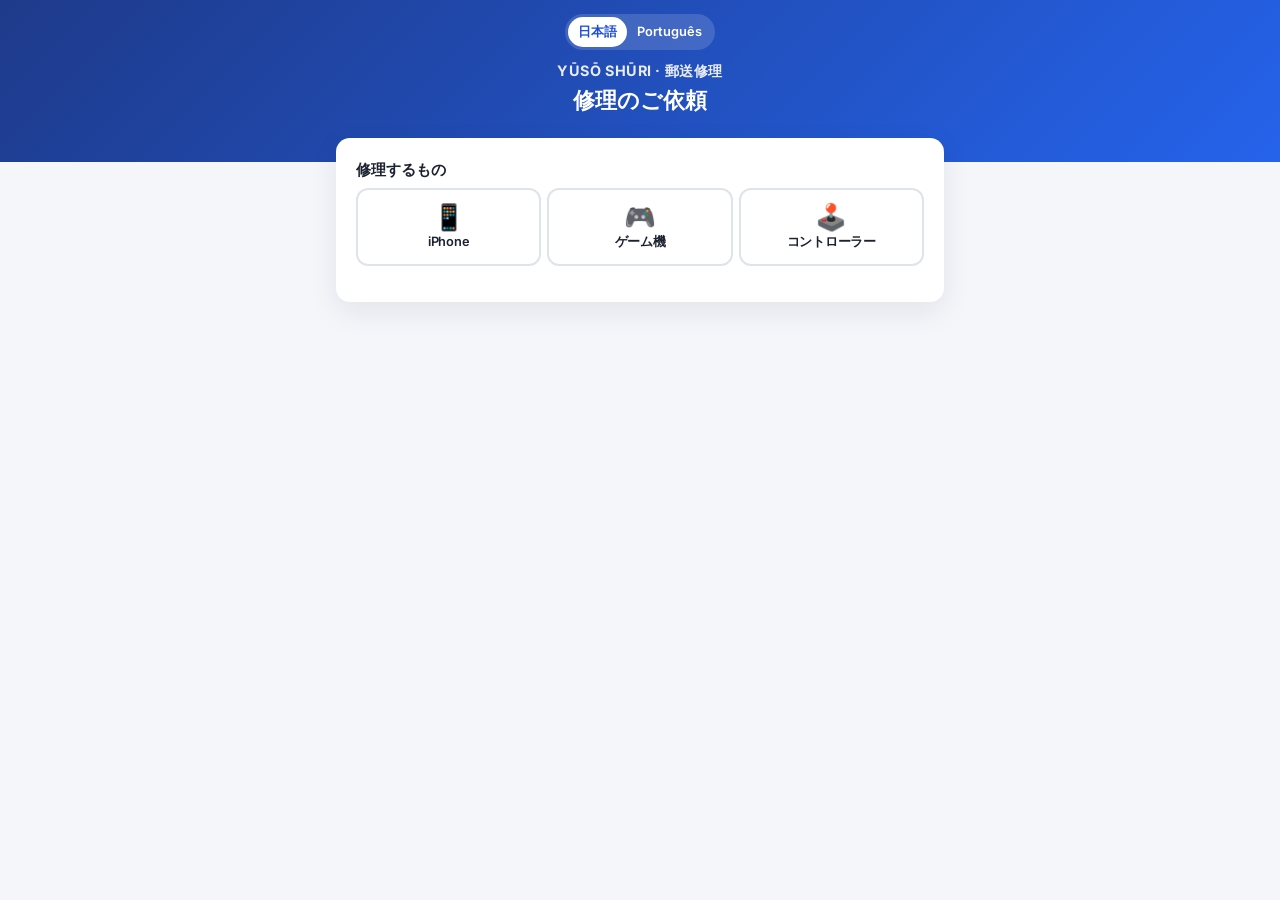
==== index.html @ 0e749651 "Simplifica o formulário: um só para tudo e um idioma por vez - iPhone, console e controle no mesmo f" ====
<!DOCTYPE html>
<html lang="ja" data-lang="ja">
<head>
  <meta charset="UTF-8">
  <meta name="viewport" content="width=device-width, initial-scale=1.0">
  <title>修理依頼 | Yūsō Shūri</title>
  <meta name="description" content="iPhone・ゲーム機の郵送修理 — Reparo de iPhone e consoles por correio.">
  <meta name="theme-color" content="#1e3a8a">
  <link rel="preconnect" href="https://fonts.googleapis.com">
  <link href="https://fonts.googleapis.com/css2?family=Inter:wght@400;600;700&display=swap" rel="stylesheet">
  <link rel="stylesheet" href="assets/style.css">
  <script>
    // Idioma: escolha salva > idioma do celular (português -> pt, resto -> japonês)
    (function () {
      let l = null;
      try { l = localStorage.getItem("yuso-shuri-lang"); } catch (_) {}
      if (!l) l = /^pt/i.test(navigator.language || "") ? "pt" : "ja";
      document.documentElement.dataset.lang = l;
      document.documentElement.lang = l;
    })();
  </script>
</head>
<body>

<header class="top slim">
  <div class="lang-toggle" role="group" aria-label="Idioma / 言語">
    <button type="button" data-set-lang="ja">日本語</button>
    <button type="button" data-set-lang="pt">Português</button>
  </div>
  <div class="brand">YŪSŌ SHŪRI · 郵送修理</div>
  <h1><span lang="ja">修理のご依頼</span><span lang="pt">Pedir reparo</span></h1>
</header>

<main class="wrap">
  <form id="repairForm" class="card lift" novalidate>
    <input type="text" name="_honey" style="display:none" tabindex="-1" autocomplete="off">

    <!-- Aparelho -->
    <div class="field">
      <span class="label"><span lang="ja">修理するもの</span><span lang="pt">O que vai consertar?</span></span>
      <div class="seg" id="tipo">
        <button type="button" data-tipo="iphone"><span class="ico">📱</span>iPhone</button>
        <button type="button" data-tipo="console"><span class="ico">🎮</span><span lang="ja">ゲーム機</span><span lang="pt">Console</span></button>
        <button type="button" data-tipo="controle"><span class="ico">🕹️</span><span lang="ja">コントローラー</span><span lang="pt">Controle</span></button>
      </div>
      <div class="msg err hidden" id="tipo-msg"><span lang="ja">選んでください</span><span lang="pt">Escolha uma opção</span></div>
    </div>

    <div id="detalhes" class="hidden">
      <div class="field">
        <label for="model"><span lang="ja">機種</span><span lang="pt">Modelo</span></label>
        <select id="model" required></select>
      </div>

      <div class="field hidden" id="other-model-wrap">
        <input type="text" id="other-model" data-ph-ja="機種名を入力" data-ph-pt="Digite o modelo">
      </div>

      <div class="field">
        <span class="label"><span lang="ja">修理内容</span><span lang="pt">Serviço</span></span>
        <div class="chips" id="services"></div>
        <div class="msg err hidden" id="services-msg"><span lang="ja">1つ以上選んでください</span><span lang="pt">Escolha pelo menos um</span></div>
      </div>

      <div class="box box-info hidden" id="estimate" style="margin-bottom:16px">
        <div class="estimate">
          <span><span lang="ja">目安料金</span><span lang="pt">Estimativa</span></span>
          <strong id="estimate-value"></strong>
        </div>
      </div>

      <div class="field">
        <label for="problem"><span lang="ja">症状</span><span lang="pt">O que aconteceu?</span> <span class="hint">(<span lang="ja">任意</span><span lang="pt">opcional</span>)</span></label>
        <textarea id="problem" rows="3" data-ph-ja="例: 落としてから画面がつかない" data-ph-pt="Ex.: Caiu e a tela não acende"></textarea>
      </div>

      <div class="divider"></div>

      <div class="field">
        <label for="name"><span lang="ja">お名前</span><span lang="pt">Nome</span></label>
        <input type="text" id="name" autocomplete="name" required>
      </div>

      <div class="row stack-sm">
        <div class="field">
          <label for="phone"><span lang="ja">電話番号</span><span lang="pt">Telefone</span></label>
          <input type="tel" id="phone" inputmode="numeric" autocomplete="tel" maxlength="11" placeholder="09012345678" data-digits required>
        </div>
        <div class="field">
          <label for="email"><span lang="ja">メール</span><span lang="pt">E-mail</span></label>
          <input type="email" id="email" inputmode="email" autocomplete="email" required>
          <div class="hint" id="email-suggest"></div>
        </div>
      </div>

      <div class="field">
        <label for="zip"><span lang="ja">返送先の郵便番号</span><span lang="pt">CEP para devolução (〒)</span></label>
        <input type="tel" id="zip" inputmode="numeric" maxlength="8" autocomplete="postal-code" placeholder="4450000" required>
        <div class="msg" id="zip-msg"></div>
      </div>

      <div class="field">
        <label for="address"><span lang="ja">住所（番地・部屋番号まで）</span><span lang="pt">Endereço (com número e apto)</span></label>
        <input type="text" id="address" autocomplete="street-address" required>
      </div>

      <div class="msg err hidden" id="form-msg"></div>
      <div class="box box-warn hidden" id="fallback" style="margin-bottom:12px">
        <span lang="ja">メールでも送れます:</span><span lang="pt">Você também pode mandar por e-mail:</span>
        <a class="btn btn-gray" id="fallback-link" href="#" style="display:block;margin-top:8px">✉️ <span lang="ja">メールで送る</span><span lang="pt">Enviar por e-mail</span></a>
      </div>

      <button type="submit" class="btn btn-primary" id="submit-btn"><span lang="ja">依頼する</span><span lang="pt">Enviar pedido</span></button>
      <p class="fine">
        <span lang="ja">24時間以内にメールで発送方法をご案内します。<a href="guia.html">送り方・FAQ</a></span>
        <span lang="pt">Respondemos em até 24 h com as instruções de envio. <a href="guia.html">Como enviar · FAQ</a></span>
      </p>
    </div>
  </form>
</main>

<script src="assets/config.js"></script>
<script src="assets/form.js"></script>
</body>
</html>
---- assets/style.css ----
/* Yūsō Shūri — estilos compartilhados */
:root {
  --bg: #f4f6fa;
  --card: #ffffff;
  --text: #1c2230;
  --muted: #5d6677;
  --line: #dfe3ea;
  --brand: #2563eb;
  --brand-dark: #1d4ed8;
  --brand-soft: #eaf1ff;
  --ok: #15803d;
  --ok-soft: #e8f7ee;
  --warn: #b45309;
  --warn-soft: #fff6e6;
  --err: #dc2626;
  --radius: 14px;
}

* { box-sizing: border-box; }

body {
  margin: 0;
  font-family: "Inter", "Hiragino Sans", "Noto Sans JP", system-ui, sans-serif;
  background: var(--bg);
  color: var(--text);
  line-height: 1.55;
  -webkit-text-size-adjust: 100%;
}

a { color: var(--brand); }

.wrap { max-width: 640px; margin: 0 auto; padding: 16px; }

/* Topo */
.top {
  background: linear-gradient(135deg, #1e3a8a, #2563eb);
  color: #fff;
  padding: 28px 16px 56px;
  text-align: center;
}
.top .brand { font-weight: 700; letter-spacing: .04em; opacity: .9; font-size: .9rem; }
.top h1 { margin: 6px 0 6px; font-size: 1.6rem; line-height: 1.3; }
.top p { margin: 0; opacity: .9; font-size: .95rem; }

.nav { display: flex; gap: 8px; justify-content: center; flex-wrap: wrap; margin-top: 14px; }
.nav a {
  color: #fff; text-decoration: none; font-size: .85rem;
  border: 1px solid rgba(255,255,255,.45); border-radius: 999px; padding: 4px 12px;
}
.nav a:hover { background: rgba(255,255,255,.15); }

.card {
  background: var(--card);
  border-radius: var(--radius);
  box-shadow: 0 10px 30px rgba(20, 30, 60, .08);
  padding: 20px;
  margin-bottom: 16px;
}
.lift { margin-top: -40px; }

/* Passos */
.steps { display: grid; grid-template-columns: repeat(4, 1fr); gap: 6px; text-align: center; }
.steps div { font-size: .75rem; color: var(--muted); }
.steps b {
  display: flex; align-items: center; justify-content: center;
  width: 30px; height: 30px; margin: 0 auto 4px;
  border-radius: 50%; background: var(--brand-soft); color: var(--brand); font-size: .9rem;
}

h2 {
  font-size: 1.1rem; margin: 0 0 14px; padding-bottom: 8px;
  border-bottom: 1px solid var(--line); color: var(--brand-dark);
}
h2 small { color: var(--muted); font-weight: 600; }

/* Campos */
.field { margin-bottom: 16px; }
.field > label, .label { display: block; font-weight: 600; margin-bottom: 6px; font-size: .95rem; }
.req { color: var(--err); }
.hint { color: var(--muted); font-size: .82rem; margin-top: 4px; }

input[type=text], input[type=tel], input[type=email], select, textarea {
  width: 100%;
  font: inherit;
  font-size: 16px; /* evita zoom automático no iPhone */
  padding: 12px;
  border: 1px solid var(--line);
  border-radius: 10px;
  background: #fff;
  color: var(--text);
  transition: border-color .15s, box-shadow .15s;
}
textarea { resize: vertical; }
input:focus, select:focus, textarea:focus {
  outline: none; border-color: var(--brand); box-shadow: 0 0 0 3px rgba(37, 99, 235, .2);
}
select:disabled { background: #f1f3f6; color: var(--muted); }
input[type=file] { width: 100%; font-size: .9rem; }

.row { display: flex; gap: 8px; }
.row > * { flex: 1; }
.row .shrink { flex: 0 0 auto; }

.btn {
  display: inline-block; border: 0; cursor: pointer; font: inherit; font-weight: 700;
  border-radius: 12px; padding: 12px 18px; text-decoration: none; text-align: center;
  transition: background .15s, transform .05s;
}
.btn:active { transform: translateY(1px); }
.btn-primary { background: var(--brand); color: #fff; width: 100%; font-size: 1.05rem; padding: 15px; }
.btn-primary:hover { background: var(--brand-dark); }
.btn-primary:disabled { background: #93a8d6; cursor: wait; }
.btn-ghost { background: var(--brand-soft); color: var(--brand-dark); white-space: nowrap; }
.btn-ghost:hover { background: #dbe7ff; }
.btn-gray { background: #e7eaf0; color: var(--text); }

/* Checkbox em chips */
.chips { display: flex; flex-wrap: wrap; gap: 8px; }
.chips label {
  display: inline-flex; align-items: center; gap: 6px;
  border: 1px solid var(--line); border-radius: 999px; padding: 7px 12px;
  font-size: .88rem; cursor: pointer; background: #fff; user-select: none;
}
.chips input { accent-color: var(--brand); }
.chips label:has(input:checked) { border-color: var(--brand); background: var(--brand-soft); color: var(--brand-dark); }

.check { display: flex; gap: 10px; align-items: flex-start; margin-bottom: 10px; font-size: .92rem; cursor: pointer; }
.check input { margin-top: 4px; width: 18px; height: 18px; accent-color: var(--brand); flex: 0 0 auto; }

/* Caixas */
.box { border-radius: 10px; padding: 12px 14px; font-size: .9rem; }
.box-info { background: var(--brand-soft); color: #1e3a8a; }
.box-ok { background: var(--ok-soft); color: var(--ok); }
.box-warn { background: var(--warn-soft); color: var(--warn); }
.hidden { display: none !important; }

.msg { font-size: .85rem; margin-top: 6px; }
.msg.err { color: var(--err); }
.msg.ok { color: var(--ok); }

/* Estimativa */
.estimate { display: flex; justify-content: space-between; align-items: center; gap: 12px; }
.estimate strong { font-size: 1.3rem; text-align: right; }
.estimate strong.as-text { font-size: 1rem; }

/* Tabela de preços */
table { width: 100%; border-collapse: collapse; font-size: .88rem; }
th, td { padding: 8px 6px; border-bottom: 1px solid var(--line); text-align: left; }
th { color: var(--muted); font-weight: 600; }
td.num { text-align: right; white-space: nowrap; }
.table-scroll { overflow-x: auto; }

/* FAQ */
details { border-bottom: 1px solid var(--line); padding: 12px 0; }
details summary { cursor: pointer; font-weight: 600; list-style-position: outside; }
details p, details ul { margin: 8px 0 0; color: var(--muted); font-size: .92rem; }

ol.guide { padding-left: 20px; margin: 0; }
ol.guide li { margin-bottom: 12px; }
ol.guide li b { display: block; }
ol.guide li span { color: var(--muted); font-size: .92rem; }

footer { text-align: center; color: var(--muted); font-size: .8rem; padding: 8px 16px 32px; }

@media (max-width: 420px) {
  .top h1 { font-size: 1.35rem; }
  .card { padding: 16px; }
  .row.stack-sm { flex-direction: column; }
}

/* ===== Versão simplificada ===== */
html[data-lang="pt"] [lang="ja"], html[data-lang="ja"] [lang="pt"] { display: none !important; }

.top.slim { padding: 14px 16px 48px; }
.top.slim h1 { font-size: 1.35rem; margin: 4px 0 0; }
.lang-toggle {
  display: inline-flex; margin-bottom: 10px;
  background: rgba(255,255,255,.15); border-radius: 999px; padding: 3px;
}
.lang-toggle button {
  border: 0; background: transparent; color: #fff; font: inherit; font-size: .8rem; font-weight: 600;
  padding: 5px 10px; border-radius: 999px; cursor: pointer;
}
.lang-toggle button[aria-pressed="true"] { background: #fff; color: var(--brand-dark); }

.seg { display: grid; grid-template-columns: repeat(3, 1fr); gap: 8px; }
.seg button {
  border: 2px solid var(--line); background: #fff; border-radius: 12px; padding: 12px 2px;
  font: inherit; font-weight: 600; font-size: .8rem; letter-spacing: -.02em; cursor: pointer; color: var(--text);
  white-space: nowrap;
}
.seg { gap: 6px; }
.seg button .ico { display: block; font-size: 1.6rem; line-height: 1.2; }
.seg button[aria-pressed="true"] { border-color: var(--brand); background: var(--brand-soft); color: var(--brand-dark); }

.divider { height: 1px; background: var(--line); margin: 20px 0; }
.fine { color: var(--muted); font-size: .8rem; text-align: center; margin: 10px 0 0; }
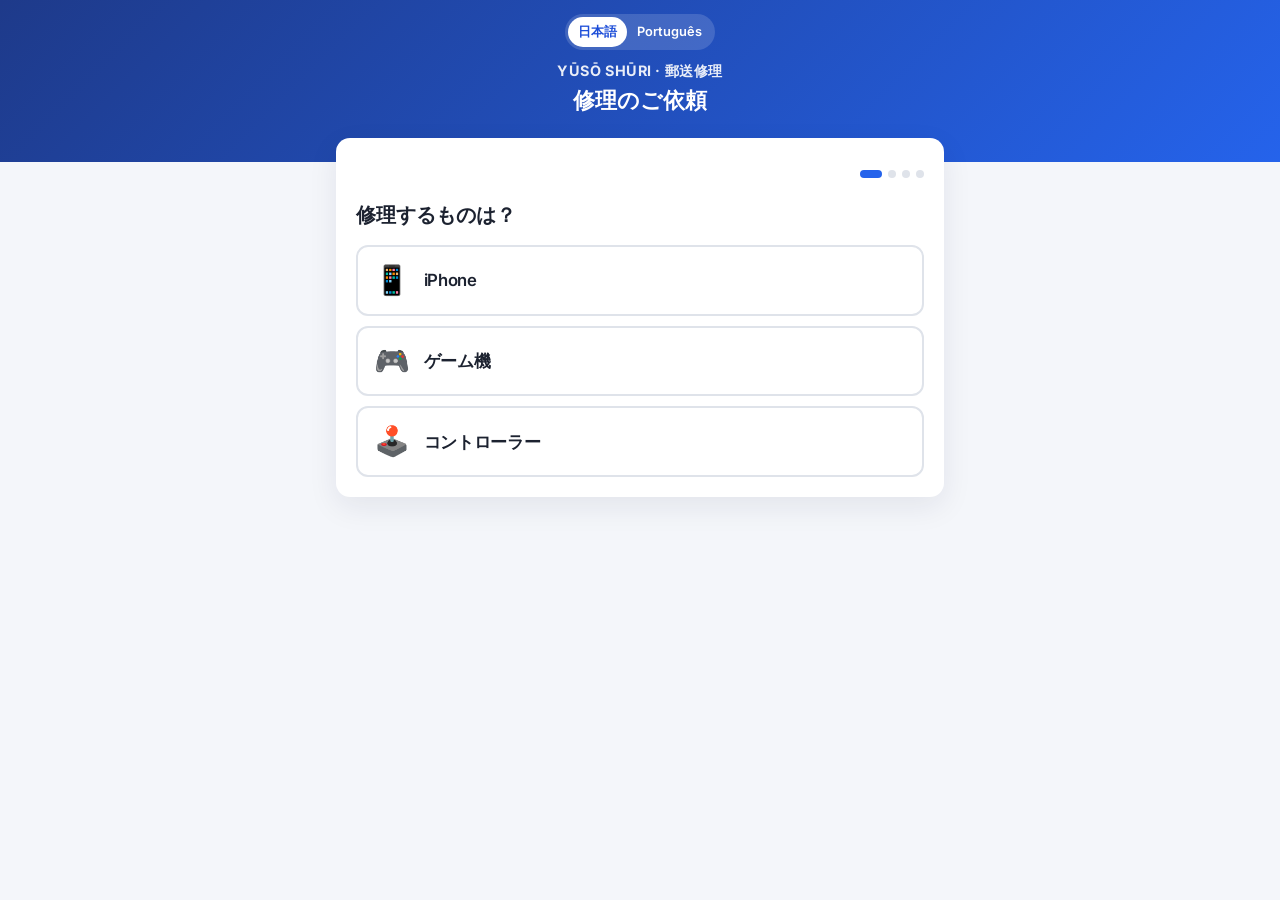
==== commit fe4a9107: "Formulário em telas, opções de serviço e painel compacto - Formulário em 4 telas: aparelho, serviço," ====
--- a/index.html
+++ b/index.html
@@ -35,46 +35,57 @@
   <form id="repairForm" class="card lift" novalidate>
     <input type="text" name="_honey" style="display:none" tabindex="-1" autocomplete="off">
 
-    <!-- Aparelho -->
-    <div class="field">
-      <span class="label"><span lang="ja">修理するもの</span><span lang="pt">O que vai consertar?</span></span>
-      <div class="seg" id="tipo">
+    <!-- Navegação entre as telas -->
+    <div class="wz-head">
+      <button type="button" class="wz-back" id="wz-back" hidden>‹ <span lang="ja">戻る</span><span lang="pt">Voltar</span></button>
+      <div class="wz-dots" id="wz-dots" aria-hidden="true"><i></i><i></i><i></i><i></i></div>
+    </div>
+    <div class="box box-info hidden" id="estimate" style="margin-bottom:14px">
+      <div class="estimate">
+        <span><span lang="ja">目安料金</span><span lang="pt">Estimativa</span></span>
+        <strong id="estimate-value"></strong>
+      </div>
+    </div>
+
+    <!-- 1. Aparelho -->
+    <section class="wz" data-step="1">
+      <h2 class="wz-title"><span lang="ja">修理するものは？</span><span lang="pt">O que vai consertar?</span></h2>
+      <div class="seg seg-big" id="tipo">
         <button type="button" data-tipo="iphone"><span class="ico">📱</span>iPhone</button>
         <button type="button" data-tipo="console"><span class="ico">🎮</span><span lang="ja">ゲーム機</span><span lang="pt">Console</span></button>
         <button type="button" data-tipo="controle"><span class="ico">🕹️</span><span lang="ja">コントローラー</span><span lang="pt">Controle</span></button>
       </div>
       <div class="msg err hidden" id="tipo-msg"><span lang="ja">選んでください</span><span lang="pt">Escolha uma opção</span></div>
-    </div>
+    </section>
 
-    <div id="detalhes" class="hidden">
-      <div class="field">
-        <label for="model"><span lang="ja">機種</span><span lang="pt">Modelo</span></label>
-        <select id="model" required></select>
+    <!-- 2. Serviço (com opções, ex.: Hall Effect ou TMR) -->
+    <section class="wz" data-step="2" hidden>
+      <h2 class="wz-title"><span lang="ja">修理内容は？</span><span lang="pt">Qual serviço?</span></h2>
+      <p class="hint" style="margin:-6px 0 12px"><span lang="ja">複数選べます</span><span lang="pt">Pode escolher mais de um</span></p>
+      <div class="chips" id="services"></div>
+      <div class="msg err hidden" id="services-msg"><span lang="ja">1つ以上選んでください</span><span lang="pt">Escolha pelo menos um</span></div>
+      <div class="field" style="margin-top:14px">
+        <label for="problem"><span lang="ja">症状</span><span lang="pt">O que aconteceu?</span> <span class="hint">(<span lang="ja">任意</span><span lang="pt">opcional</span>)</span></label>
+        <textarea id="problem" rows="2" data-ph-ja="例: 落としてから画面がつかない" data-ph-pt="Ex.: Caiu e a tela não acende"></textarea>
       </div>
+      <button type="button" class="btn btn-primary" data-next="3"><span lang="ja">次へ</span><span lang="pt">Próximo</span> ›</button>
+    </section>
 
-      <div class="field hidden" id="other-model-wrap">
+    <!-- 3. Modelo -->
+    <section class="wz" data-step="3" hidden>
+      <h2 class="wz-title"><span lang="ja">機種は？</span><span lang="pt">Qual é o modelo?</span></h2>
+      <input type="hidden" id="model">
+      <div id="models"></div>
+      <div class="field hidden" id="other-model-wrap" style="margin-top:12px">
         <input type="text" id="other-model" data-ph-ja="機種名を入力" data-ph-pt="Digite o modelo">
+        <button type="button" class="btn btn-primary" data-next="4" style="margin-top:10px"><span lang="ja">次へ</span><span lang="pt">Próximo</span> ›</button>
       </div>
+      <div class="msg err hidden" id="model-msg"><span lang="ja">機種を選んでください</span><span lang="pt">Escolha o modelo</span></div>
+    </section>
 
-      <div class="field">
-        <span class="label"><span lang="ja">修理内容</span><span lang="pt">Serviço</span></span>
-        <div class="chips" id="services"></div>
-        <div class="msg err hidden" id="services-msg"><span lang="ja">1つ以上選んでください</span><span lang="pt">Escolha pelo menos um</span></div>
-      </div>
-
-      <div class="box box-info hidden" id="estimate" style="margin-bottom:16px">
-        <div class="estimate">
-          <span><span lang="ja">目安料金</span><span lang="pt">Estimativa</span></span>
-          <strong id="estimate-value"></strong>
-        </div>
-      </div>
-
-      <div class="field">
-        <label for="problem"><span lang="ja">症状</span><span lang="pt">O que aconteceu?</span> <span class="hint">(<span lang="ja">任意</span><span lang="pt">opcional</span>)</span></label>
-        <textarea id="problem" rows="3" data-ph-ja="例: 落としてから画面がつかない" data-ph-pt="Ex.: Caiu e a tela não acende"></textarea>
-      </div>
-
-      <div class="divider"></div>
+    <!-- 4. Dados e envio -->
+    <section class="wz" data-step="4" hidden>
+      <div class="wz-sum" id="wz-sum"></div>
 
       <div class="field">
         <label for="name"><span lang="ja">お名前</span><span lang="pt">Nome</span></label>
@@ -93,15 +104,37 @@
         </div>
       </div>
 
+      <span class="label" style="margin-bottom:10px"><span lang="ja">返送先の住所</span><span lang="pt">Endereço para devolução</span></span>
+
       <div class="field">
-        <label for="zip"><span lang="ja">返送先の郵便番号</span><span lang="pt">CEP para devolução (〒)</span></label>
-        <input type="tel" id="zip" inputmode="numeric" maxlength="8" autocomplete="postal-code" placeholder="4450000" required>
+        <label for="zip" class="sub"><span lang="ja">郵便番号</span><span lang="pt">CEP (〒)</span></label>
+        <div class="row">
+          <input type="tel" id="zip" inputmode="numeric" maxlength="8" autocomplete="postal-code" placeholder="4440302" required>
+          <button type="button" class="btn btn-ghost shrink" id="zip-btn"><span lang="ja">住所検索</span><span lang="pt">Buscar</span></button>
+        </div>
         <div class="msg" id="zip-msg"></div>
       </div>
 
+      <div class="row">
+        <div class="field" style="flex:0 0 38%">
+          <label for="pref" class="sub"><span lang="ja">都道府県</span><span lang="pt">Província</span></label>
+          <input type="text" id="pref" autocomplete="address-level1" data-ph-ja="愛知県" data-ph-pt="愛知県" required>
+        </div>
+        <div class="field">
+          <label for="city" class="sub"><span lang="ja">市区町村・町名</span><span lang="pt">Cidade e bairro</span></label>
+          <input type="text" id="city" autocomplete="address-level2" data-ph-ja="岡崎市○○町" data-ph-pt="岡崎市○○町" required>
+        </div>
+      </div>
+
       <div class="field">
-        <label for="address"><span lang="ja">住所（番地・部屋番号まで）</span><span lang="pt">Endereço (com número e apto)</span></label>
-        <input type="text" id="address" autocomplete="street-address" required>
+        <label for="street" class="sub"><span lang="ja">番地</span><span lang="pt">Número (番地)</span></label>
+        <input type="text" id="street" autocomplete="address-line1" data-ph-ja="例: 1-2-3" data-ph-pt="Ex.: 1-2-3" required>
+        <div class="msg err hidden" id="street-msg"><span lang="ja">番地（数字）を入力してください</span><span lang="pt">Coloque o número (番地) do endereço</span></div>
+      </div>
+
+      <div class="field">
+        <label for="building" class="sub"><span lang="ja">建物名・部屋番号</span><span lang="pt">Prédio e apto</span> <span class="hint">(<span lang="ja">任意</span><span lang="pt">se tiver</span>)</span></label>
+        <input type="text" id="building" autocomplete="address-line2" data-ph-ja="例: クリスタルオアシス 103" data-ph-pt="Ex.: クリスタルオアシス 103">
       </div>
 
       <div class="msg err hidden" id="form-msg"></div>
@@ -115,7 +148,7 @@
         <span lang="ja">24時間以内にメールで発送方法をご案内します。<a href="guia.html">送り方・FAQ</a></span>
         <span lang="pt">Respondemos em até 24 h com as instruções de envio. <a href="guia.html">Como enviar · FAQ</a></span>
       </p>
-    </div>
+    </section>
   </form>
 </main>
 
--- a/assets/style.css
+++ b/assets/style.css
@@ -195,3 +195,55 @@
 
 .divider { height: 1px; background: var(--line); margin: 20px 0; }
 .fine { color: var(--muted); font-size: .8rem; text-align: center; margin: 10px 0 0; }
+label.sub { font-weight: 500; font-size: .85rem; color: var(--muted); margin-bottom: 4px; }
+.chips-title { flex-basis: 100%; font-size: .8rem; font-weight: 700; color: var(--muted); margin: 6px 0 -2px; text-transform: uppercase; letter-spacing: .04em; }
+.chips-title:first-child { margin-top: 0; }
+.custom-toggle {
+  flex-basis: 100%; margin-top: 4px; text-align: left; font: inherit; font-weight: 600; font-size: .92rem;
+  border: 1px dashed var(--brand); background: var(--brand-soft); color: var(--brand-dark);
+  border-radius: 12px; padding: 10px 14px; cursor: pointer;
+}
+.custom-panel { flex-basis: 100%; }
+
+/* Serviço com descrição (ex.: Paddles RISE4 · 4 botões traseiros) */
+.chips label.svc-card {
+  flex-basis: 100%; border-radius: 12px; align-items: flex-start; padding: 10px 12px; gap: 10px;
+}
+.chips label.svc-card input { margin-top: 3px; flex: 0 0 auto; }
+.chips label.svc-card span { display: grid; gap: 2px; }
+.chips label.svc-card b { font-weight: 600; font-size: .92rem; }
+.chips label.svc-card small { color: var(--muted); font-size: .8rem; line-height: 1.35; }
+.chips label.svc-card:has(input:checked) small { color: var(--brand-dark); }
+
+/* ===== Formulário em telas ===== */
+.wz-head { display: flex; align-items: center; justify-content: space-between; min-height: 32px; margin-bottom: 10px; }
+.wz-back { border: 0; background: none; color: var(--brand); font: inherit; font-weight: 600; padding: 4px 0; cursor: pointer; }
+.wz-dots { display: flex; gap: 6px; margin-left: auto; }
+.wz-dots i { width: 8px; height: 8px; border-radius: 50%; background: var(--line); }
+.wz-dots i.on { background: var(--brand); width: 22px; border-radius: 4px; }
+.wz-title { border: 0; padding: 0; margin: 0 0 14px; font-size: 1.25rem; color: var(--text); }
+.seg-big { grid-template-columns: 1fr; gap: 10px; }
+.seg-big button { display: flex; align-items: center; gap: 14px; padding: 16px; font-size: 1.05rem; text-align: left; }
+.seg-big button .ico { display: inline; font-size: 1.8rem; }
+/* opções dentro do serviço (ex.: Hall Effect / TMR) */
+.svc-opts { flex-basis: 100%; display: grid; gap: 6px; margin: -2px 0 4px 30px; }
+.svc-opts label.opt { display: flex; gap: 10px; align-items: flex-start; border: 1.5px solid var(--line); border-radius: 10px; padding: 9px 11px; cursor: pointer; background: #fff; }
+.svc-opts label.opt input { margin-top: 3px; accent-color: var(--brand); }
+.svc-opts label.opt span { display: grid; gap: 2px; }
+.svc-opts label.opt b { font-size: .9rem; }
+.svc-opts label.opt small { color: var(--muted); font-size: .78rem; line-height: 1.35; }
+.svc-opts label.opt:has(input:checked) { border-color: var(--brand); background: var(--brand-soft); }
+/* modelos em botões */
+.mgrp { margin-bottom: 12px; }
+.mgrp h3 { font-size: .8rem; color: var(--muted); margin: 0 0 6px; text-transform: uppercase; letter-spacing: .04em; }
+.mgrid { display: grid; grid-template-columns: repeat(2, minmax(0, 1fr)); gap: 6px; }
+.mgrid button { border: 1.5px solid var(--line); background: #fff; border-radius: 10px; padding: 11px 8px; font: inherit; font-size: .88rem; font-weight: 600; color: var(--text); cursor: pointer; text-align: center; }
+.mgrid button[aria-pressed="true"] { border-color: var(--brand); background: var(--brand-soft); color: var(--brand-dark); }
+.mgrp-more { border: 1px dashed var(--line); border-radius: 10px; padding: 8px 10px; margin-bottom: 12px; }
+.mgrp-more > summary { cursor: pointer; font-weight: 600; color: var(--brand-dark); }
+/* resumo antes de enviar */
+.wz-sum { background: var(--brand-soft); border-radius: 12px; padding: 12px 14px; margin-bottom: 16px; font-size: .92rem; display: grid; gap: 4px; }
+.wz-sum b { color: var(--brand-dark); }
+.wz-sum button { justify-self: start; border: 0; background: none; color: var(--brand); font: inherit; font-weight: 600; padding: 0; cursor: pointer; font-size: .85rem; }
+#models > button { border: 1.5px dashed var(--line); background: #fff; border-radius: 10px; padding: 11px 8px; font: inherit; font-size: .88rem; font-weight: 600; color: var(--muted); cursor: pointer; }
+#models > button[aria-pressed="true"] { border-color: var(--brand); color: var(--brand-dark); background: var(--brand-soft); }
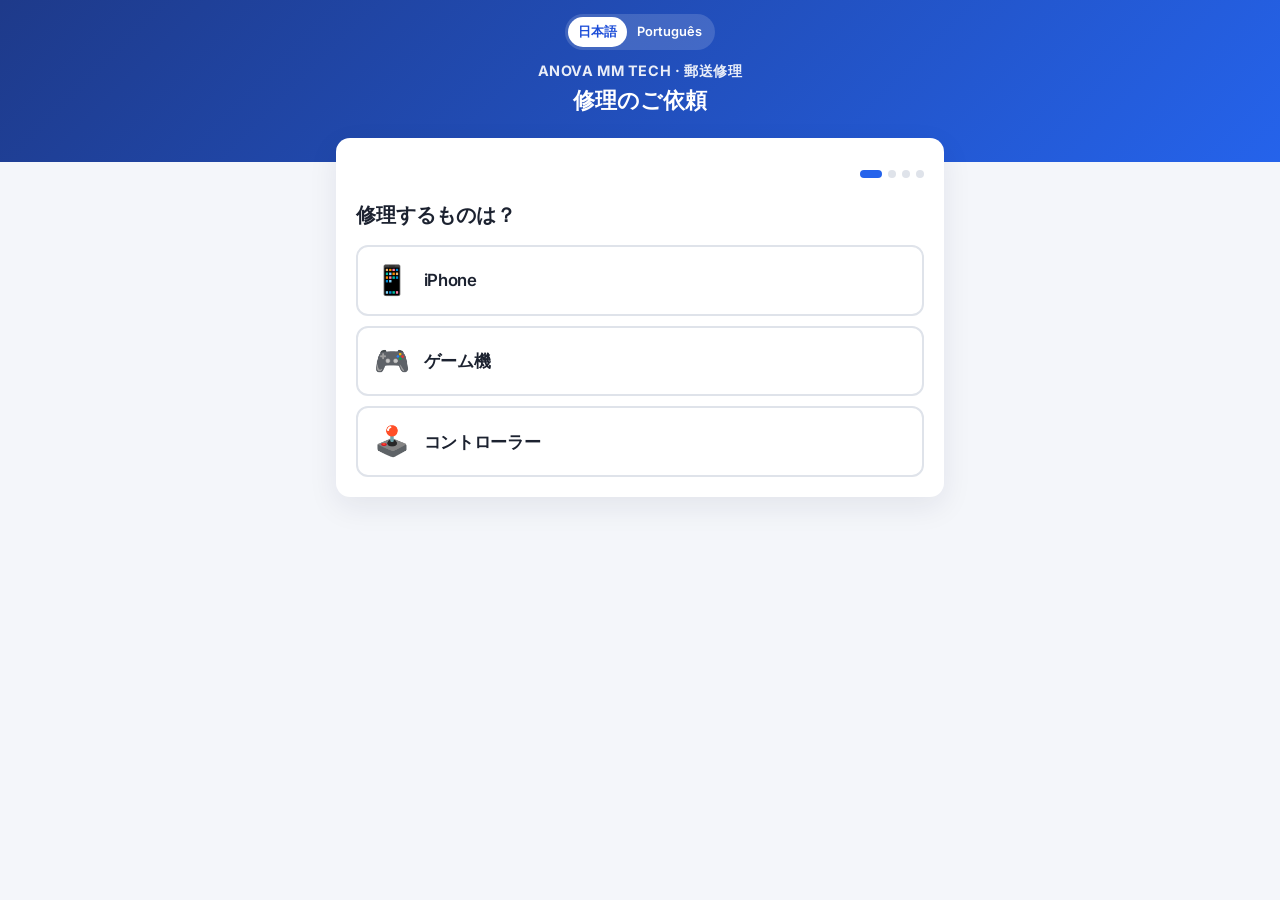
==== commit 6dee2455: "Marca: o site passa a ser só Anova MM Tech Troca "Yūsō Shūri" por "Anova MM Tech" nos títulos, cabeç" ====
--- a/index.html
+++ b/index.html
@@ -3,8 +3,8 @@
 <head>
   <meta charset="UTF-8">
   <meta name="viewport" content="width=device-width, initial-scale=1.0">
-  <title>修理依頼 | Yūsō Shūri</title>
-  <meta name="description" content="iPhone・ゲーム機の郵送修理 — Reparo de iPhone e consoles por correio.">
+  <title>修理依頼 | Anova MM Tech</title>
+  <meta name="description" content="Anova MM Tech：iPhone・ゲーム機・コントローラーの修理 — Reparo de iPhone, consoles e controles.">
   <meta name="theme-color" content="#1e3a8a">
   <link rel="preconnect" href="https://fonts.googleapis.com">
   <link href="https://fonts.googleapis.com/css2?family=Inter:wght@400;600;700&display=swap" rel="stylesheet">
@@ -27,7 +27,7 @@
     <button type="button" data-set-lang="ja">日本語</button>
     <button type="button" data-set-lang="pt">Português</button>
   </div>
-  <div class="brand">YŪSŌ SHŪRI · 郵送修理</div>
+  <div class="brand">ANOVA MM TECH · 郵送修理</div>
   <h1><span lang="ja">修理のご依頼</span><span lang="pt">Pedir reparo</span></h1>
 </header>
 
@@ -127,14 +127,9 @@
       </div>
 
       <div class="field">
-        <label for="street" class="sub"><span lang="ja">番地</span><span lang="pt">Número (番地)</span></label>
-        <input type="text" id="street" autocomplete="address-line1" data-ph-ja="例: 1-2-3" data-ph-pt="Ex.: 1-2-3" required>
-        <div class="msg err hidden" id="street-msg"><span lang="ja">番地（数字）を入力してください</span><span lang="pt">Coloque o número (番地) do endereço</span></div>
-      </div>
-
-      <div class="field">
-        <label for="building" class="sub"><span lang="ja">建物名・部屋番号</span><span lang="pt">Prédio e apto</span> <span class="hint">(<span lang="ja">任意</span><span lang="pt">se tiver</span>)</span></label>
-        <input type="text" id="building" autocomplete="address-line2" data-ph-ja="例: クリスタルオアシス 103" data-ph-pt="Ex.: クリスタルオアシス 103">
+        <label for="street" class="sub"><span lang="ja">番地・建物名・部屋番号</span><span lang="pt">Número, prédio e apto</span></label>
+        <input type="text" id="street" autocomplete="street-address" data-ph-ja="例: 4-33 クリスタルオアシス103号室" data-ph-pt="Ex.: 4-33 クリスタルオアシス103" required>
+        <div class="msg err hidden" id="street-msg"><span lang="ja">番地（例: 4-33）を入力してください</span><span lang="pt">Falta o número do endereço (番地), ex.: 4-33</span></div>
       </div>
 
       <div class="msg err hidden" id="form-msg"></div>
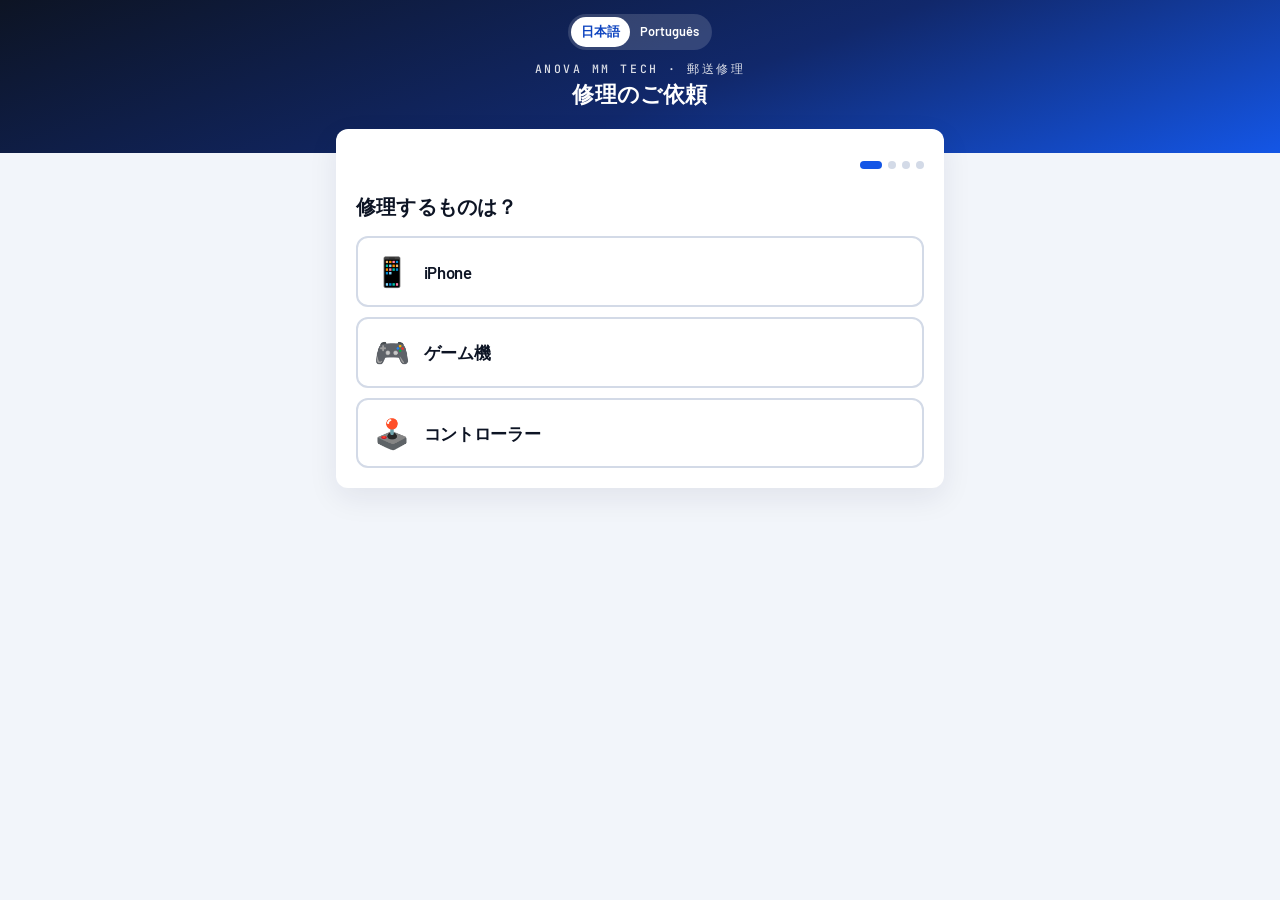
==== commit 79a0c0fb: "Fases 2 e 3: mesma identidade nos 4 sites, guia para todos os aparelhos - Tokens do painel (cores, B" ====
--- a/index.html
+++ b/index.html
@@ -5,9 +5,9 @@
   <meta name="viewport" content="width=device-width, initial-scale=1.0">
   <title>修理依頼 | Anova MM Tech</title>
   <meta name="description" content="Anova MM Tech：iPhone・ゲーム機・コントローラーの修理 — Reparo de iPhone, consoles e controles.">
-  <meta name="theme-color" content="#1e3a8a">
+  <meta name="theme-color" content="#0d1424">
   <link rel="preconnect" href="https://fonts.googleapis.com">
-  <link href="https://fonts.googleapis.com/css2?family=Inter:wght@400;600;700&display=swap" rel="stylesheet">
+  <link href="https://fonts.googleapis.com/css2?family=Barlow:wght@400;500;600;700&family=Barlow+Condensed:wght@600;700&family=JetBrains+Mono:wght@500&display=swap" rel="stylesheet">
   <link rel="stylesheet" href="assets/style.css">
   <script>
     // Idioma: escolha salva > idioma do celular (português -> pt, resto -> japonês)
@@ -143,11 +143,13 @@
         <span lang="ja">24時間以内にメールで発送方法をご案内します。<a href="guia.html">送り方・FAQ</a></span>
         <span lang="pt">Respondemos em até 24 h com as instruções de envio. <a href="guia.html">Como enviar · FAQ</a></span>
       </p>
+      <div data-contato hidden></div>
     </section>
   </form>
 </main>
 
 <script src="assets/config.js"></script>
 <script src="assets/form.js"></script>
+<script src="assets/contato.js"></script>
 </body>
 </html>
--- a/assets/style.css
+++ b/assets/style.css
@@ -1,26 +1,29 @@
-/* Yūsō Shūri — estilos compartilhados */
+/* Anova MM Tech — estilos compartilhados (mesmos tokens do painel Pedidos & Caixa) */
 :root {
-  --bg: #f4f6fa;
+  --bg: #f2f5fa;
   --card: #ffffff;
-  --text: #1c2230;
-  --muted: #5d6677;
-  --line: #dfe3ea;
-  --brand: #2563eb;
-  --brand-dark: #1d4ed8;
-  --brand-soft: #eaf1ff;
-  --ok: #15803d;
-  --ok-soft: #e8f7ee;
-  --warn: #b45309;
-  --warn-soft: #fff6e6;
-  --err: #dc2626;
-  --radius: 14px;
+  --text: #0d1424;
+  --muted: #586278;
+  --line: #d3dae7;
+  --brand: #1456e6;
+  --brand-dark: #0f45c0;
+  --brand-soft: #e8effd;
+  --ok: #1f7a3d;
+  --ok-soft: #e7f4ec;
+  --warn: #a85a00;
+  --warn-soft: #fdf3e4;
+  --err: #c3202d;
+  --radius: 12px;
+  --display: "Barlow Condensed", "Arial Narrow", Arial, sans-serif;
+  --body: "Barlow", "Hiragino Sans", "Noto Sans JP", system-ui, -apple-system, sans-serif;
+  --mono: "JetBrains Mono", ui-monospace, Menlo, monospace;
 }
 
 * { box-sizing: border-box; }
 
 body {
   margin: 0;
-  font-family: "Inter", "Hiragino Sans", "Noto Sans JP", system-ui, sans-serif;
+  font-family: var(--body);
   background: var(--bg);
   color: var(--text);
   line-height: 1.55;
@@ -33,13 +36,14 @@
 
 /* Topo */
 .top {
-  background: linear-gradient(135deg, #1e3a8a, #2563eb);
+  background: linear-gradient(160deg, #0d1424 0%, #11286b 55%, #1456e6 100%);
   color: #fff;
   padding: 28px 16px 56px;
   text-align: center;
 }
-.top .brand { font-weight: 700; letter-spacing: .04em; opacity: .9; font-size: .9rem; }
-.top h1 { margin: 6px 0 6px; font-size: 1.6rem; line-height: 1.3; }
+.top .brand { font-family: var(--mono); font-weight: 500; letter-spacing: .22em; text-transform: uppercase; opacity: .85; font-size: .72rem; }
+.top h1 { margin: 6px 0 6px; font-family: var(--display); font-weight: 700; text-transform: uppercase; letter-spacing: .01em; font-size: 2rem; line-height: 1.1; }
+.top h1 [lang=ja], .top h1:lang(ja) { text-transform: none; }
 .top p { margin: 0; opacity: .9; font-size: .95rem; }
 
 .nav { display: flex; gap: 8px; justify-content: center; flex-wrap: wrap; margin-top: 14px; }
@@ -68,7 +72,7 @@
 }
 
 h2 {
-  font-size: 1.1rem; margin: 0 0 14px; padding-bottom: 8px;
+  font-family: var(--display); text-transform: uppercase; letter-spacing: .01em; font-size: 1.3rem; margin: 0 0 14px; padding-bottom: 8px;
   border-bottom: 1px solid var(--line); color: var(--brand-dark);
 }
 h2 small { color: var(--muted); font-weight: 600; }
@@ -92,7 +96,7 @@
 }
 textarea { resize: vertical; }
 input:focus, select:focus, textarea:focus {
-  outline: none; border-color: var(--brand); box-shadow: 0 0 0 3px rgba(37, 99, 235, .2);
+  outline: none; border-color: var(--brand); box-shadow: 0 0 0 3px rgba(20, 86, 230, .2);
 }
 select:disabled { background: #f1f3f6; color: var(--muted); }
 input[type=file] { width: 100%; font-size: .9rem; }
@@ -140,14 +144,14 @@
 
 /* Estimativa */
 .estimate { display: flex; justify-content: space-between; align-items: center; gap: 12px; }
-.estimate strong { font-size: 1.3rem; text-align: right; }
+.estimate strong { font-family: var(--mono); font-weight: 500; font-size: 1.3rem; text-align: right; font-variant-numeric: tabular-nums; }
 .estimate strong.as-text { font-size: 1rem; }
 
 /* Tabela de preços */
 table { width: 100%; border-collapse: collapse; font-size: .88rem; }
 th, td { padding: 8px 6px; border-bottom: 1px solid var(--line); text-align: left; }
 th { color: var(--muted); font-weight: 600; }
-td.num { text-align: right; white-space: nowrap; }
+td.num { text-align: right; white-space: nowrap; font-family: var(--mono); font-variant-numeric: tabular-nums; }
 .table-scroll { overflow-x: auto; }
 
 /* FAQ */
@@ -247,3 +251,10 @@
 .wz-sum button { justify-self: start; border: 0; background: none; color: var(--brand); font: inherit; font-weight: 600; padding: 0; cursor: pointer; font-size: .85rem; }
 #models > button { border: 1.5px dashed var(--line); background: #fff; border-radius: 10px; padding: 11px 8px; font: inherit; font-size: .88rem; font-weight: 600; color: var(--muted); cursor: pointer; }
 #models > button[aria-pressed="true"] { border-color: var(--brand); color: var(--brand-dark); background: var(--brand-soft); }
+
+/* contato da loja (LINE / WhatsApp), só aparece se estiver em config.js */
+.contact { display: flex; gap: 8px; flex-wrap: wrap; justify-content: center; margin: 14px 0 0; }
+.contact a { flex: 1 1 140px; text-align: center; }
+.btn-line { background: #06c755; color: #fff; }
+.btn-wa { background: #1f7a3d; color: #fff; }
+.price-tag { font-family: var(--mono); font-variant-numeric: tabular-nums; }
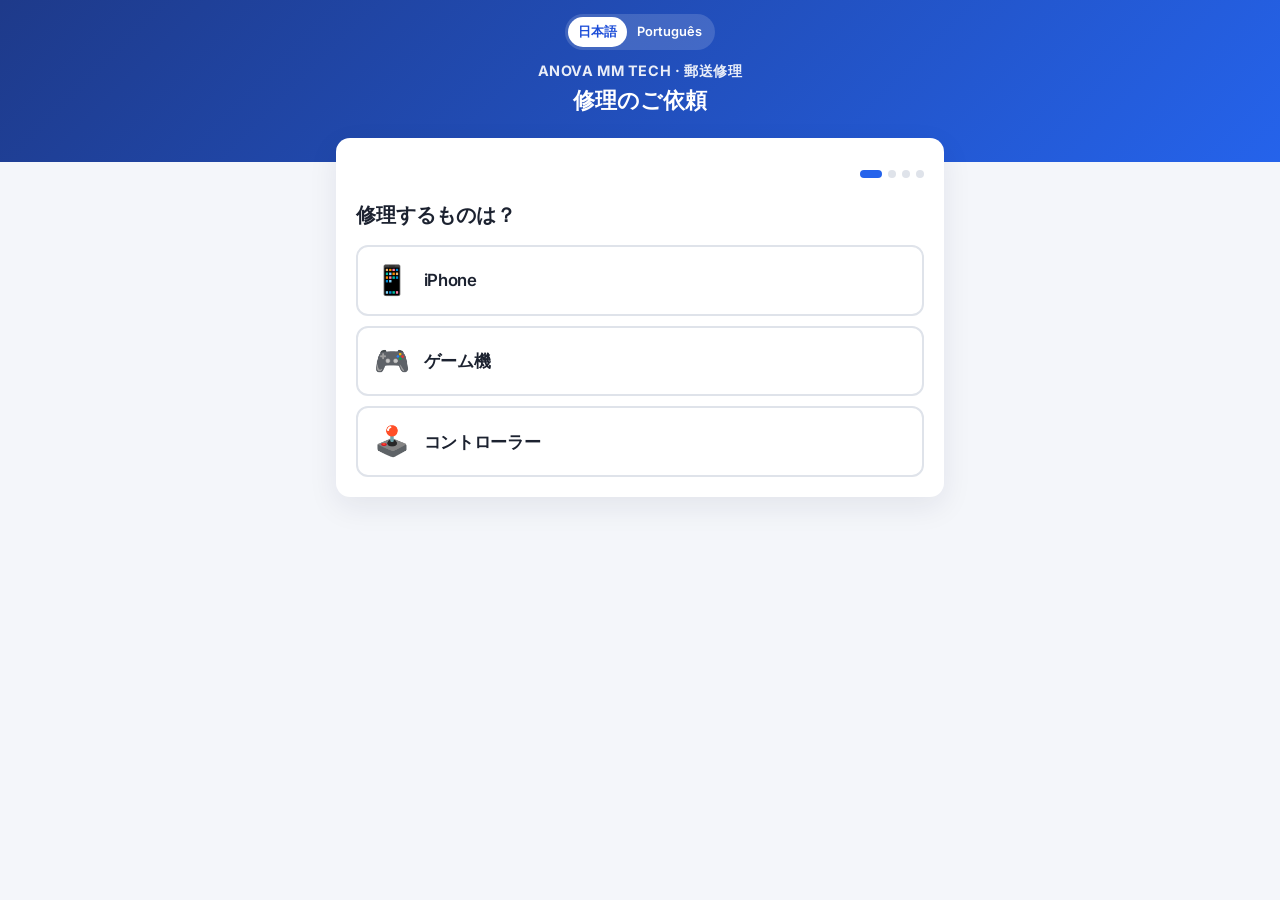
==== commit aace679c: "Volta o site do cliente para antes do Prompt Mestre Desfaz as Fases 2 e 3 no formulário, guia, confi" ====
--- a/index.html
+++ b/index.html
@@ -5,9 +5,9 @@
   <meta name="viewport" content="width=device-width, initial-scale=1.0">
   <title>修理依頼 | Anova MM Tech</title>
   <meta name="description" content="Anova MM Tech：iPhone・ゲーム機・コントローラーの修理 — Reparo de iPhone, consoles e controles.">
-  <meta name="theme-color" content="#0d1424">
+  <meta name="theme-color" content="#1e3a8a">
   <link rel="preconnect" href="https://fonts.googleapis.com">
-  <link href="https://fonts.googleapis.com/css2?family=Barlow:wght@400;500;600;700&family=Barlow+Condensed:wght@600;700&family=JetBrains+Mono:wght@500&display=swap" rel="stylesheet">
+  <link href="https://fonts.googleapis.com/css2?family=Inter:wght@400;600;700&display=swap" rel="stylesheet">
   <link rel="stylesheet" href="assets/style.css">
   <script>
     // Idioma: escolha salva > idioma do celular (português -> pt, resto -> japonês)
@@ -143,13 +143,11 @@
         <span lang="ja">24時間以内にメールで発送方法をご案内します。<a href="guia.html">送り方・FAQ</a></span>
         <span lang="pt">Respondemos em até 24 h com as instruções de envio. <a href="guia.html">Como enviar · FAQ</a></span>
       </p>
-      <div data-contato hidden></div>
     </section>
   </form>
 </main>
 
 <script src="assets/config.js"></script>
 <script src="assets/form.js"></script>
-<script src="assets/contato.js"></script>
 </body>
 </html>
--- a/assets/style.css
+++ b/assets/style.css
@@ -1,29 +1,26 @@
-/* Anova MM Tech — estilos compartilhados (mesmos tokens do painel Pedidos & Caixa) */
+/* Yūsō Shūri — estilos compartilhados */
 :root {
-  --bg: #f2f5fa;
+  --bg: #f4f6fa;
   --card: #ffffff;
-  --text: #0d1424;
-  --muted: #586278;
-  --line: #d3dae7;
-  --brand: #1456e6;
-  --brand-dark: #0f45c0;
-  --brand-soft: #e8effd;
-  --ok: #1f7a3d;
-  --ok-soft: #e7f4ec;
-  --warn: #a85a00;
-  --warn-soft: #fdf3e4;
-  --err: #c3202d;
-  --radius: 12px;
-  --display: "Barlow Condensed", "Arial Narrow", Arial, sans-serif;
-  --body: "Barlow", "Hiragino Sans", "Noto Sans JP", system-ui, -apple-system, sans-serif;
-  --mono: "JetBrains Mono", ui-monospace, Menlo, monospace;
+  --text: #1c2230;
+  --muted: #5d6677;
+  --line: #dfe3ea;
+  --brand: #2563eb;
+  --brand-dark: #1d4ed8;
+  --brand-soft: #eaf1ff;
+  --ok: #15803d;
+  --ok-soft: #e8f7ee;
+  --warn: #b45309;
+  --warn-soft: #fff6e6;
+  --err: #dc2626;
+  --radius: 14px;
 }
 
 * { box-sizing: border-box; }
 
 body {
   margin: 0;
-  font-family: var(--body);
+  font-family: "Inter", "Hiragino Sans", "Noto Sans JP", system-ui, sans-serif;
   background: var(--bg);
   color: var(--text);
   line-height: 1.55;
@@ -36,14 +33,13 @@
 
 /* Topo */
 .top {
-  background: linear-gradient(160deg, #0d1424 0%, #11286b 55%, #1456e6 100%);
+  background: linear-gradient(135deg, #1e3a8a, #2563eb);
   color: #fff;
   padding: 28px 16px 56px;
   text-align: center;
 }
-.top .brand { font-family: var(--mono); font-weight: 500; letter-spacing: .22em; text-transform: uppercase; opacity: .85; font-size: .72rem; }
-.top h1 { margin: 6px 0 6px; font-family: var(--display); font-weight: 700; text-transform: uppercase; letter-spacing: .01em; font-size: 2rem; line-height: 1.1; }
-.top h1 [lang=ja], .top h1:lang(ja) { text-transform: none; }
+.top .brand { font-weight: 700; letter-spacing: .04em; opacity: .9; font-size: .9rem; }
+.top h1 { margin: 6px 0 6px; font-size: 1.6rem; line-height: 1.3; }
 .top p { margin: 0; opacity: .9; font-size: .95rem; }
 
 .nav { display: flex; gap: 8px; justify-content: center; flex-wrap: wrap; margin-top: 14px; }
@@ -72,7 +68,7 @@
 }
 
 h2 {
-  font-family: var(--display); text-transform: uppercase; letter-spacing: .01em; font-size: 1.3rem; margin: 0 0 14px; padding-bottom: 8px;
+  font-size: 1.1rem; margin: 0 0 14px; padding-bottom: 8px;
   border-bottom: 1px solid var(--line); color: var(--brand-dark);
 }
 h2 small { color: var(--muted); font-weight: 600; }
@@ -96,7 +92,7 @@
 }
 textarea { resize: vertical; }
 input:focus, select:focus, textarea:focus {
-  outline: none; border-color: var(--brand); box-shadow: 0 0 0 3px rgba(20, 86, 230, .2);
+  outline: none; border-color: var(--brand); box-shadow: 0 0 0 3px rgba(37, 99, 235, .2);
 }
 select:disabled { background: #f1f3f6; color: var(--muted); }
 input[type=file] { width: 100%; font-size: .9rem; }
@@ -144,14 +140,14 @@
 
 /* Estimativa */
 .estimate { display: flex; justify-content: space-between; align-items: center; gap: 12px; }
-.estimate strong { font-family: var(--mono); font-weight: 500; font-size: 1.3rem; text-align: right; font-variant-numeric: tabular-nums; }
+.estimate strong { font-size: 1.3rem; text-align: right; }
 .estimate strong.as-text { font-size: 1rem; }
 
 /* Tabela de preços */
 table { width: 100%; border-collapse: collapse; font-size: .88rem; }
 th, td { padding: 8px 6px; border-bottom: 1px solid var(--line); text-align: left; }
 th { color: var(--muted); font-weight: 600; }
-td.num { text-align: right; white-space: nowrap; font-family: var(--mono); font-variant-numeric: tabular-nums; }
+td.num { text-align: right; white-space: nowrap; }
 .table-scroll { overflow-x: auto; }
 
 /* FAQ */
@@ -251,10 +247,3 @@
 .wz-sum button { justify-self: start; border: 0; background: none; color: var(--brand); font: inherit; font-weight: 600; padding: 0; cursor: pointer; font-size: .85rem; }
 #models > button { border: 1.5px dashed var(--line); background: #fff; border-radius: 10px; padding: 11px 8px; font: inherit; font-size: .88rem; font-weight: 600; color: var(--muted); cursor: pointer; }
 #models > button[aria-pressed="true"] { border-color: var(--brand); color: var(--brand-dark); background: var(--brand-soft); }
-
-/* contato da loja (LINE / WhatsApp), só aparece se estiver em config.js */
-.contact { display: flex; gap: 8px; flex-wrap: wrap; justify-content: center; margin: 14px 0 0; }
-.contact a { flex: 1 1 140px; text-align: center; }
-.btn-line { background: #06c755; color: #fff; }
-.btn-wa { background: #1f7a3d; color: #fff; }
-.price-tag { font-family: var(--mono); font-variant-numeric: tabular-nums; }
